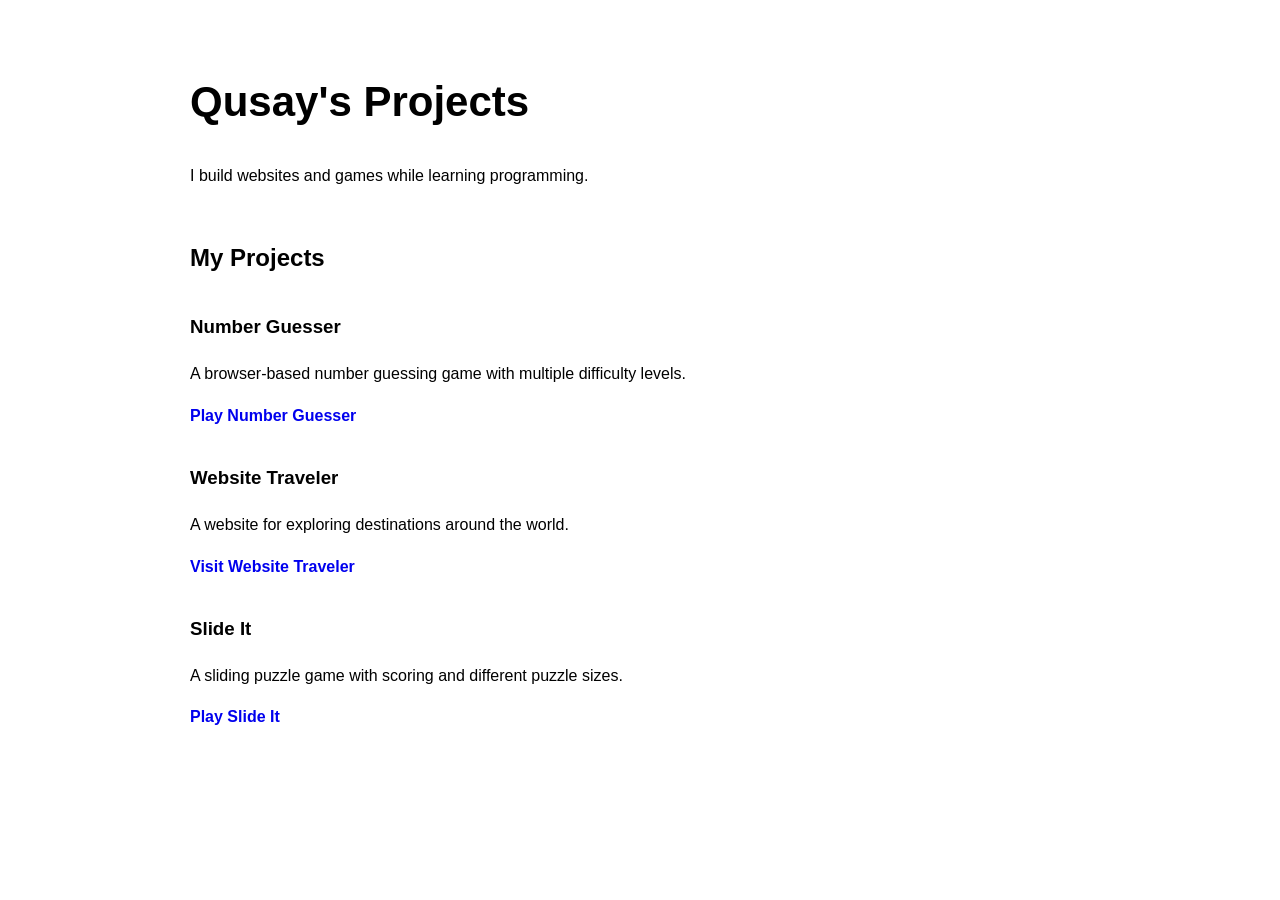
==== index.html @ cb194bd3 "Add stylesheet link and update Slide It URL" ====
<!DOCTYPE html>
<html>
<head>
    <title>Qusay's Projects</title>
    <link rel="stylesheet" href="styles.css">
</head>

<body>
    <h1>Qusay's Projects</h1>

    <p>I build websites and games while learning programming.</p>

    <h2>My Projects</h2>

    <h3>Number Guesser</h3>
    <p>
        A browser-based number guessing game with multiple difficulty levels.
    </p>
    <a href="https://numberguesser.pages.dev"
       target="_blank"
       rel="noopener noreferrer">
        Play Number Guesser
    </a>

    <h3>Website Traveler</h3>
    <p>
        A website for exploring destinations around the world.
    </p>
    <a href="https://website-travel.pages.dev"
       target="_blank"
       rel="noopener noreferrer">
        Visit Website Traveler
    </a>

    <h3>Slide It</h3>
    <p>
        A sliding puzzle game with scoring and different puzzle sizes.
    </p>
    <a href="slide-it.pages.dev"
       target="_blank"
       rel="noopener noreferrer">
        Play Slide It
    </a>
</body>
</html>
---- styles.css ----
body {
    font-family: Arial, sans-serif;
    max-width: 900px;
    margin: 0 auto;
    padding: 40px 20px;
    line-height: 1.6;
}

h1 {
    font-size: 42px;
}

h2 {
    margin-top: 50px;
}

h3 {
    margin-top: 35px;
}

a {
    text-decoration: none;
    font-weight: bold;
}
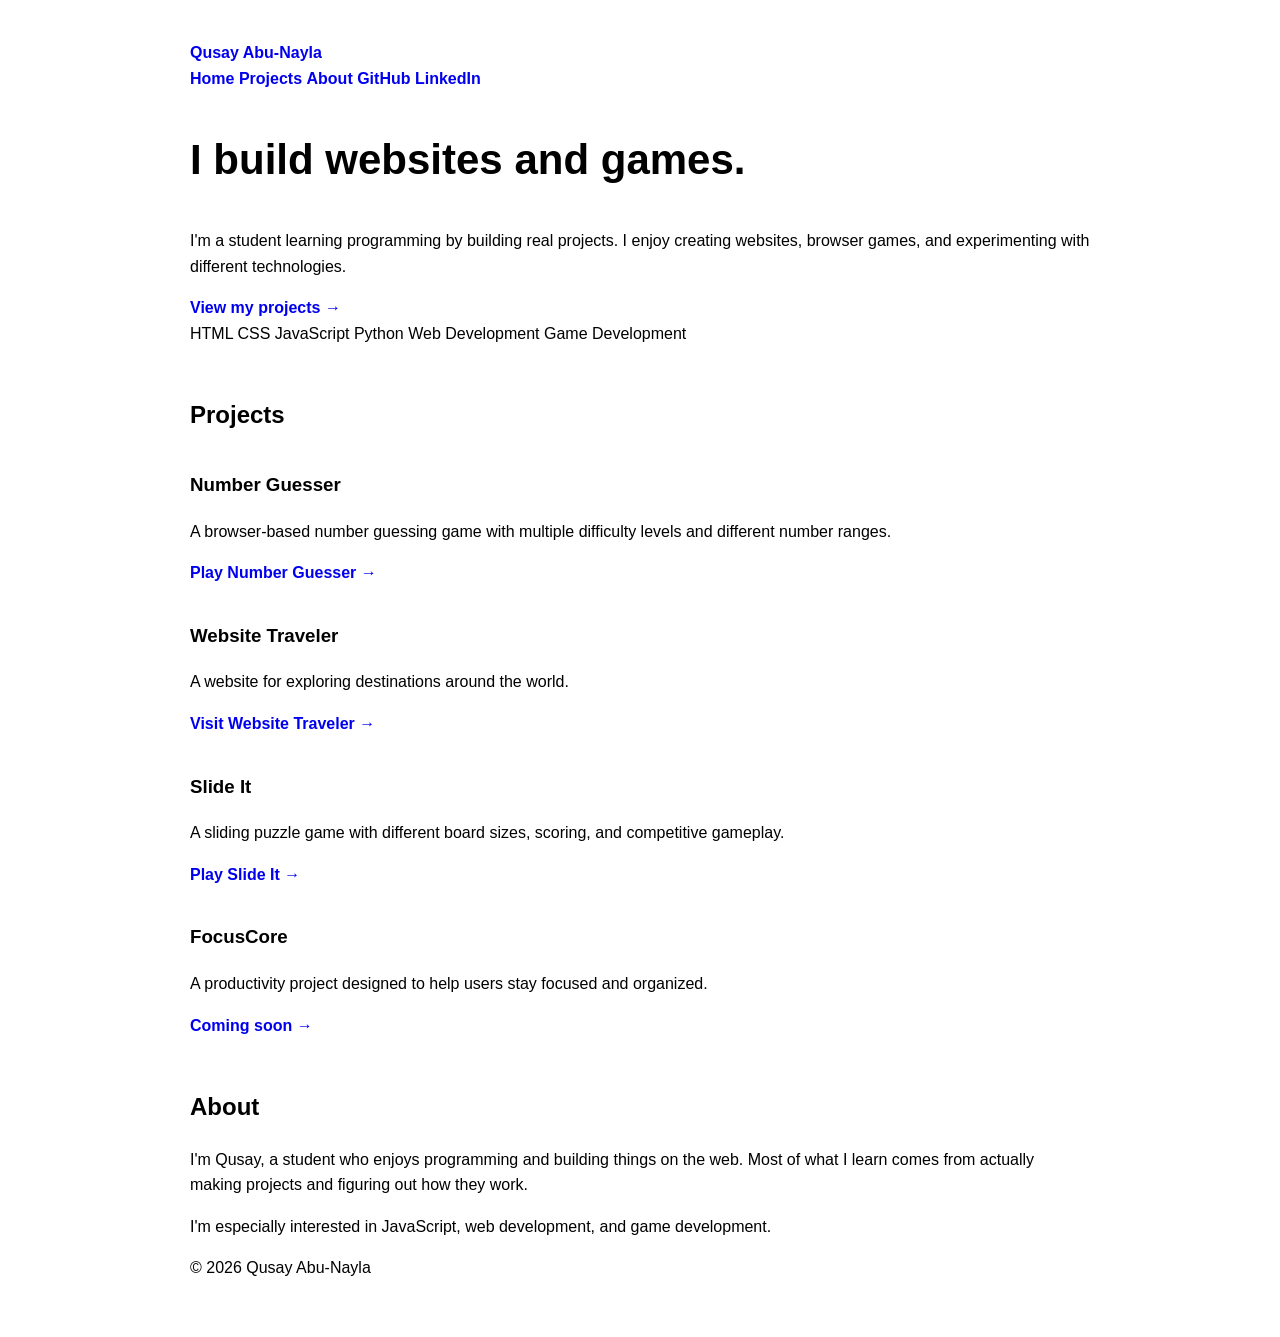
==== commit f05f4b67: "Revise index.html structure and content" ====
--- a/index.html
+++ b/index.html
@@ -1,45 +1,164 @@
 <!DOCTYPE html>
-<html>
+<html lang="en">
 <head>
-    <title>Qusay's Projects</title>
+    <meta charset="UTF-8">
+    <meta name="viewport" content="width=device-width, initial-scale=1.0">
+
+    <title>Qusay Abu-Nayla</title>
+
     <link rel="stylesheet" href="styles.css">
 </head>
 
 <body>
-    <h1>Qusay's Projects</h1>
 
-    <p>I build websites and games while learning programming.</p>
+    <header class="site-header">
+        <a href="index.html" class="logo">Qusay Abu-Nayla</a>
 
-    <h2>My Projects</h2>
+        <nav>
+            <a href="#home">Home</a>
+            <a href="#projects">Projects</a>
+            <a href="#about">About</a>
+            <a href="https://github.com/astrobot63" target="_blank" rel="noopener noreferrer">GitHub</a>
+            <a href="https://www.linkedin.com/in/qusay-abu-nayla-15594b42b/" target="_blank" rel="noopener noreferrer">LinkedIn</a>
+        </nav>
+    </header>
 
-    <h3>Number Guesser</h3>
-    <p>
-        A browser-based number guessing game with multiple difficulty levels.
-    </p>
-    <a href="https://numberguesser.pages.dev"
-       target="_blank"
-       rel="noopener noreferrer">
-        Play Number Guesser
-    </a>
 
-    <h3>Website Traveler</h3>
-    <p>
-        A website for exploring destinations around the world.
-    </p>
-    <a href="https://website-travel.pages.dev"
-       target="_blank"
-       rel="noopener noreferrer">
-        Visit Website Traveler
-    </a>
+    <main>
 
-    <h3>Slide It</h3>
-    <p>
-        A sliding puzzle game with scoring and different puzzle sizes.
-    </p>
-    <a href="slide-it.pages.dev"
-       target="_blank"
-       rel="noopener noreferrer">
-        Play Slide It
-    </a>
+        <!-- HERO -->
+
+        <section id="home" class="hero">
+
+            <h1>
+                I build websites and games.
+            </h1>
+
+            <p class="intro">
+                I'm a student learning programming by building real projects.
+                I enjoy creating websites, browser games, and experimenting
+                with different technologies.
+            </p>
+
+            <a href="#projects" class="more-link">
+                View my projects →
+            </a>
+
+            <div class="skills">
+                <span>HTML</span>
+                <span>CSS</span>
+                <span>JavaScript</span>
+                <span>Python</span>
+                <span>Web Development</span>
+                <span>Game Development</span>
+            </div>
+
+        </section>
+
+
+        <!-- PROJECTS -->
+
+        <section id="projects" class="projects">
+
+            <h2>Projects</h2>
+
+
+            <article class="project">
+
+                <h3>Number Guesser</h3>
+
+                <p>
+                    A browser-based number guessing game with multiple
+                    difficulty levels and different number ranges.
+                </p>
+
+                <a href="https://numberguesser.pages.dev"
+                   target="_blank"
+                   rel="noopener noreferrer">
+                    Play Number Guesser →
+                </a>
+
+            </article>
+
+
+            <article class="project">
+
+                <h3>Website Traveler</h3>
+
+                <p>
+                    A website for exploring destinations around the world.
+                </p>
+
+                <a href="https://website-travel.pages.dev"
+                   target="_blank"
+                   rel="noopener noreferrer">
+                    Visit Website Traveler →
+                </a>
+
+            </article>
+
+
+            <article class="project">
+
+                <h3>Slide It</h3>
+
+                <p>
+                    A sliding puzzle game with different board sizes,
+                    scoring, and competitive gameplay.
+                </p>
+
+                <a href="https://slide-it.pages.dev"
+                   target="_blank"
+                   rel="noopener noreferrer">
+                    Play Slide It →
+                </a>
+
+            </article>
+
+
+            <article class="project">
+
+                <h3>FocusCore</h3>
+
+                <p>
+                    A productivity project designed to help users
+                    stay focused and organized.
+                </p>
+
+                <a href="#" class="disabled-link">
+                    Coming soon →
+                </a>
+
+            </article>
+
+        </section>
+
+
+        <!-- ABOUT -->
+
+        <section id="about" class="about">
+
+            <h2>About</h2>
+
+            <p>
+                I'm Qusay, a student who enjoys programming and building
+                things on the web. Most of what I learn comes from actually
+                making projects and figuring out how they work.
+            </p>
+
+            <p>
+                I'm especially interested in JavaScript, web development,
+                and game development.
+            </p>
+
+        </section>
+
+    </main>
+
+
+    <footer>
+        <p>© 2026 Qusay Abu-Nayla</p>
+    </footer>
+
 </body>
 </html>
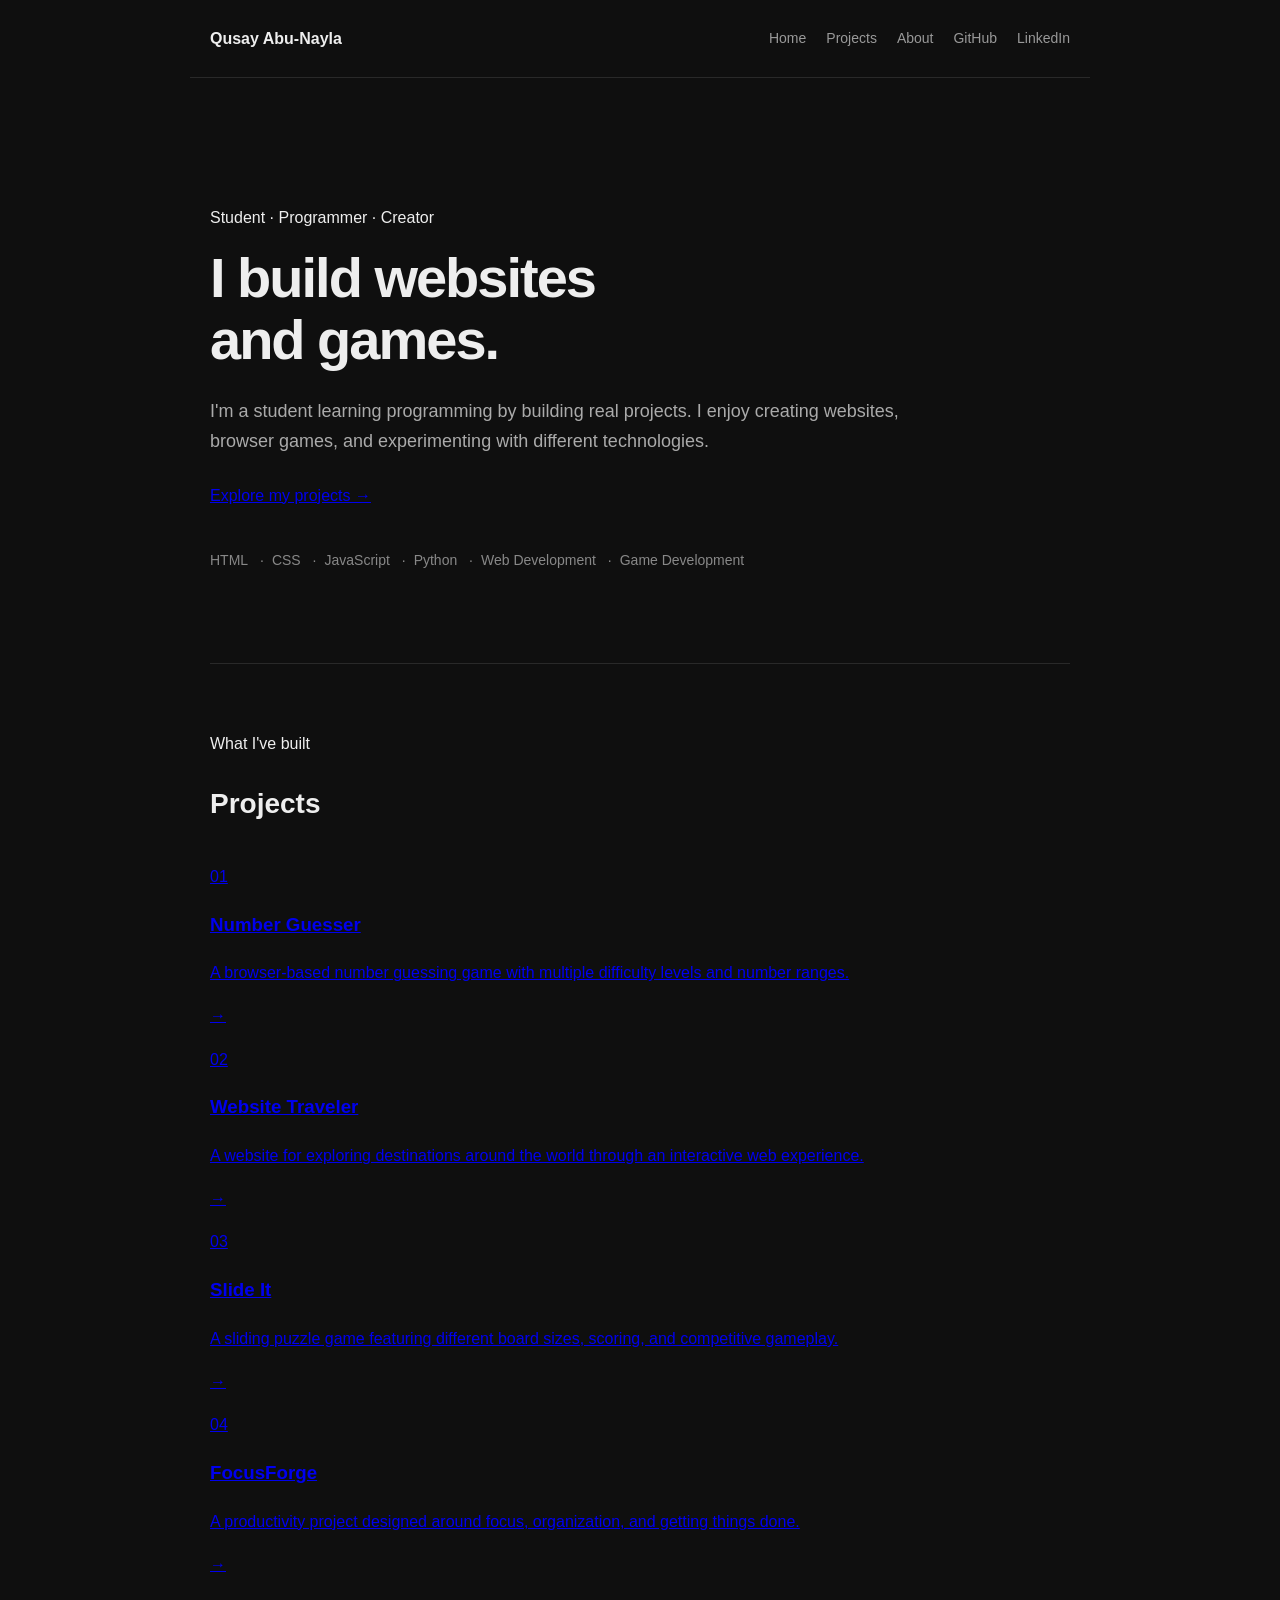
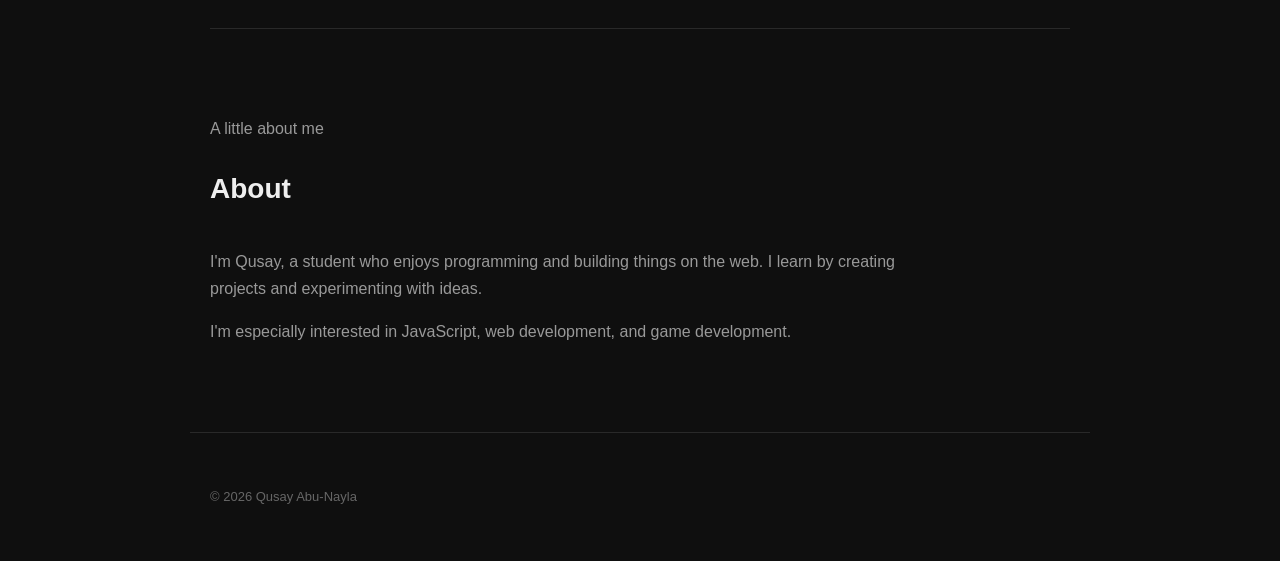
==== commit 54522654: "Refactor index.html for better structure and clarity Updated project descriptions and improved layou" ====
--- a/index.html
+++ b/index.html
@@ -15,23 +15,32 @@
         <a href="index.html" class="logo">Qusay Abu-Nayla</a>
 
         <nav>
-            <a href="#home">Home</a>
+            <a href="index.html">Home</a>
             <a href="#projects">Projects</a>
             <a href="#about">About</a>
-            <a href="https://github.com/astrobot63" target="_blank" rel="noopener noreferrer">GitHub</a>
-            <a href="https://www.linkedin.com/in/qusay-abu-nayla-15594b42b/" target="_blank" rel="noopener noreferrer">LinkedIn</a>
+            <a href="https://github.com/astrobot63"
+               target="_blank"
+               rel="noopener noreferrer">
+                GitHub
+            </a>
+            <a href="https://www.linkedin.com/in/qusay-abu-nayla-15594b42b/"
+               target="_blank"
+               rel="noopener noreferrer">
+                LinkedIn
+            </a>
         </nav>
     </header>
 
 
     <main>
 
-        <!-- HERO -->
+        <section class="hero">
 
-        <section id="home" class="hero">
+            <p class="eyebrow">Student · Programmer · Creator</p>
 
             <h1>
-                I build websites and games.
+                I build websites<br>
+                and games.
             </h1>
 
             <p class="intro">
@@ -40,8 +49,8 @@
                 with different technologies.
             </p>
 
-            <a href="#projects" class="more-link">
-                View my projects →
+            <a href="#projects" class="hero-link">
+                Explore my projects →
             </a>
 
             <div class="skills">
@@ -56,94 +65,99 @@
         </section>
 
 
-        <!-- PROJECTS -->
-
         <section id="projects" class="projects">
 
-            <h2>Projects</h2>
+            <div class="section-heading">
+                <p class="eyebrow">What I've built</p>
+                <h2>Projects</h2>
+            </div>
 
 
-            <article class="project">
+            <a href="number-guesser.html" class="project-card">
 
-                <h3>Number Guesser</h3>
+                <div>
+                    <p class="project-number">01</p>
 
-                <p>
-                    A browser-based number guessing game with multiple
-                    difficulty levels and different number ranges.
-                </p>
+                    <h3>Number Guesser</h3>
 
-                <a href="https://numberguesser.pages.dev"
-                   target="_blank"
-                   rel="noopener noreferrer">
-                    Play Number Guesser →
-                </a>
+                    <p>
+                        A browser-based number guessing game with multiple
+                        difficulty levels and number ranges.
+                    </p>
+                </div>
 
-            </article>
+                <span class="project-arrow">→</span>
+
+            </a>
 
 
-            <article class="project">
+            <a href="website-traveler.html" class="project-card">
 
-                <h3>Website Traveler</h3>
+                <div>
+                    <p class="project-number">02</p>
 
-                <p>
-                    A website for exploring destinations around the world.
-                </p>
+                    <h3>Website Traveler</h3>
 
-                <a href="https://website-travel.pages.dev"
-                   target="_blank"
-                   rel="noopener noreferrer">
-                    Visit Website Traveler →
-                </a>
+                    <p>
+                        A website for exploring destinations around the world
+                        through an interactive web experience.
+                    </p>
+                </div>
 
-            </article>
+                <span class="project-arrow">→</span>
+
+            </a>
 
 
-            <article class="project">
+            <a href="slide-it.html" class="project-card">
 
-                <h3>Slide It</h3>
+                <div>
+                    <p class="project-number">03</p>
 
-                <p>
-                    A sliding puzzle game with different board sizes,
-                    scoring, and competitive gameplay.
-                </p>
+                    <h3>Slide It</h3>
 
-                <a href="https://slide-it.pages.dev"
-                   target="_blank"
-                   rel="noopener noreferrer">
-                    Play Slide It →
-                </a>
+                    <p>
+                        A sliding puzzle game featuring different board sizes,
+                        scoring, and competitive gameplay.
+                    </p>
+                </div>
 
-            </article>
+                <span class="project-arrow">→</span>
+
+            </a>
 
 
-            <article class="project">
+            <a href="focusforge.html" class="project-card">
 
-                <h3>FocusCore</h3>
+                <div>
+                    <p class="project-number">04</p>
 
-                <p>
-                    A productivity project designed to help users
-                    stay focused and organized.
-                </p>
+                    <h3>FocusForge</h3>
 
-                <a href="#" class="disabled-link">
-                    Coming soon →
-                </a>
+                    <p>
+                        A productivity project designed around focus,
+                        organization, and getting things done.
+                    </p>
+                </div>
 
-            </article>
+                <span class="project-arrow">→</span>
+
+            </a>
 
         </section>
 
 
-        <!-- ABOUT -->
-
         <section id="about" class="about">
 
-            <h2>About</h2>
+            <div class="section-heading">
+                <p class="eyebrow">A little about me</p>
+                <h2>About</h2>
+            </div>
 
             <p>
                 I'm Qusay, a student who enjoys programming and building
-                things on the web. Most of what I learn comes from actually
-                making projects and figuring out how they work.
+                things on the web. I learn by creating projects and
+                experimenting with ideas.
             </p>
 
             <p>
--- a/styles.css
+++ b/styles.css
@@ -1,24 +1,218 @@
+* {
+    box-sizing: border-box;
+}
+
+html {
+    scroll-behavior: smooth;
+}
+
 body {
-    font-family: Arial, sans-serif;
+    margin: 0;
+    background: #0f0f0f;
+    color: #eeeeee;
+    font-family: Arial, Helvetica, sans-serif;
+    line-height: 1.7;
+}
+
+
+/* HEADER */
+
+.site-header {
+    max-width: 900px;
+    margin: 0 auto;
+    padding: 25px 20px;
+
+    display: flex;
+    justify-content: space-between;
+    align-items: center;
+
+    border-bottom: 1px solid #292929;
+}
+
+.logo {
+    color: #eeeeee;
+    text-decoration: none;
+    font-weight: bold;
+}
+
+nav {
+    display: flex;
+    gap: 20px;
+}
+
+nav a {
+    color: #999999;
+    text-decoration: none;
+    font-size: 14px;
+}
+
+nav a:hover {
+    color: #ffffff;
+}
+
+
+/* MAIN */
+
+main {
+    max-width: 900px;
+    margin: 0 auto;
+    padding: 0 20px;
+}
+
+
+/* HERO */
+
+.hero {
+    padding: 110px 0 90px;
+}
+
+.hero h1 {
+    max-width: 750px;
+    margin: 0 0 25px;
+
+    font-size: 56px;
+    line-height: 1.1;
+    letter-spacing: -2px;
+}
+
+.intro {
+    max-width: 700px;
+    margin-bottom: 25px;
+
+    color: #aaaaaa;
+    font-size: 18px;
+}
+
+.more-link {
+    color: #ffffff;
+    font-weight: bold;
+    text-decoration: none;
+}
+
+.more-link:hover {
+    text-decoration: underline;
+}
+
+
+/* SKILLS */
+
+.skills {
+    display: flex;
+    flex-wrap: wrap;
+    gap: 8px;
+
+    margin-top: 40px;
+}
+
+.skills span {
+    color: #888888;
+    font-size: 14px;
+}
+
+.skills span:not(:last-child)::after {
+    content: " · ";
+    margin-left: 8px;
+}
+
+
+/* PROJECTS */
+
+.projects {
+    padding: 50px 0;
+    border-top: 1px solid #292929;
+}
+
+.projects h2,
+.about h2 {
+    font-size: 28px;
+    margin-bottom: 35px;
+}
+
+.project {
+    padding: 25px 0;
+    border-bottom: 1px solid #292929;
+}
+
+.project h3 {
+    margin: 0 0 8px;
+    font-size: 21px;
+}
+
+.project p {
+    max-width: 700px;
+    margin: 0 0 12px;
+    color: #999999;
+}
+
+.project a {
+    color: #ffffff;
+    font-weight: bold;
+    text-decoration: none;
+}
+
+.project a:hover {
+    text-decoration: underline;
+}
+
+.disabled-link {
+    color: #666666 !important;
+    cursor: default;
+}
+
+
+/* ABOUT */
+
+.about {
+    padding: 70px 0;
+    border-top: 1px solid #292929;
+}
+
+.about p {
+    max-width: 700px;
+    color: #999999;
+}
+
+
+/* FOOTER */
+
+footer {
     max-width: 900px;
     margin: 0 auto;
     padding: 40px 20px;
-    line-height: 1.6;
-}
-
-h1 {
-    font-size: 42px;
-}
-
-h2 {
-    margin-top: 50px;
-}
-
-h3 {
-    margin-top: 35px;
-}
-
-a {
-    text-decoration: none;
-    font-weight: bold;
-}
+
+    color: #666666;
+    font-size: 13px;
+
+    border-top: 1px solid #292929;
+}
+
+
+/* MOBILE */
+
+@media (max-width: 650px) {
+
+    .site-header {
+        align-items: flex-start;
+        gap: 20px;
+        flex-direction: column;
+    }
+
+    nav {
+        flex-wrap: wrap;
+        gap: 12px;
+    }
+
+    .hero {
+        padding: 70px 0;
+    }
+
+    .hero h1 {
+        font-size: 42px;
+        letter-spacing: -1px;
+    }
+
+    .intro {
+        font-size: 16px;
+    }
+}
+
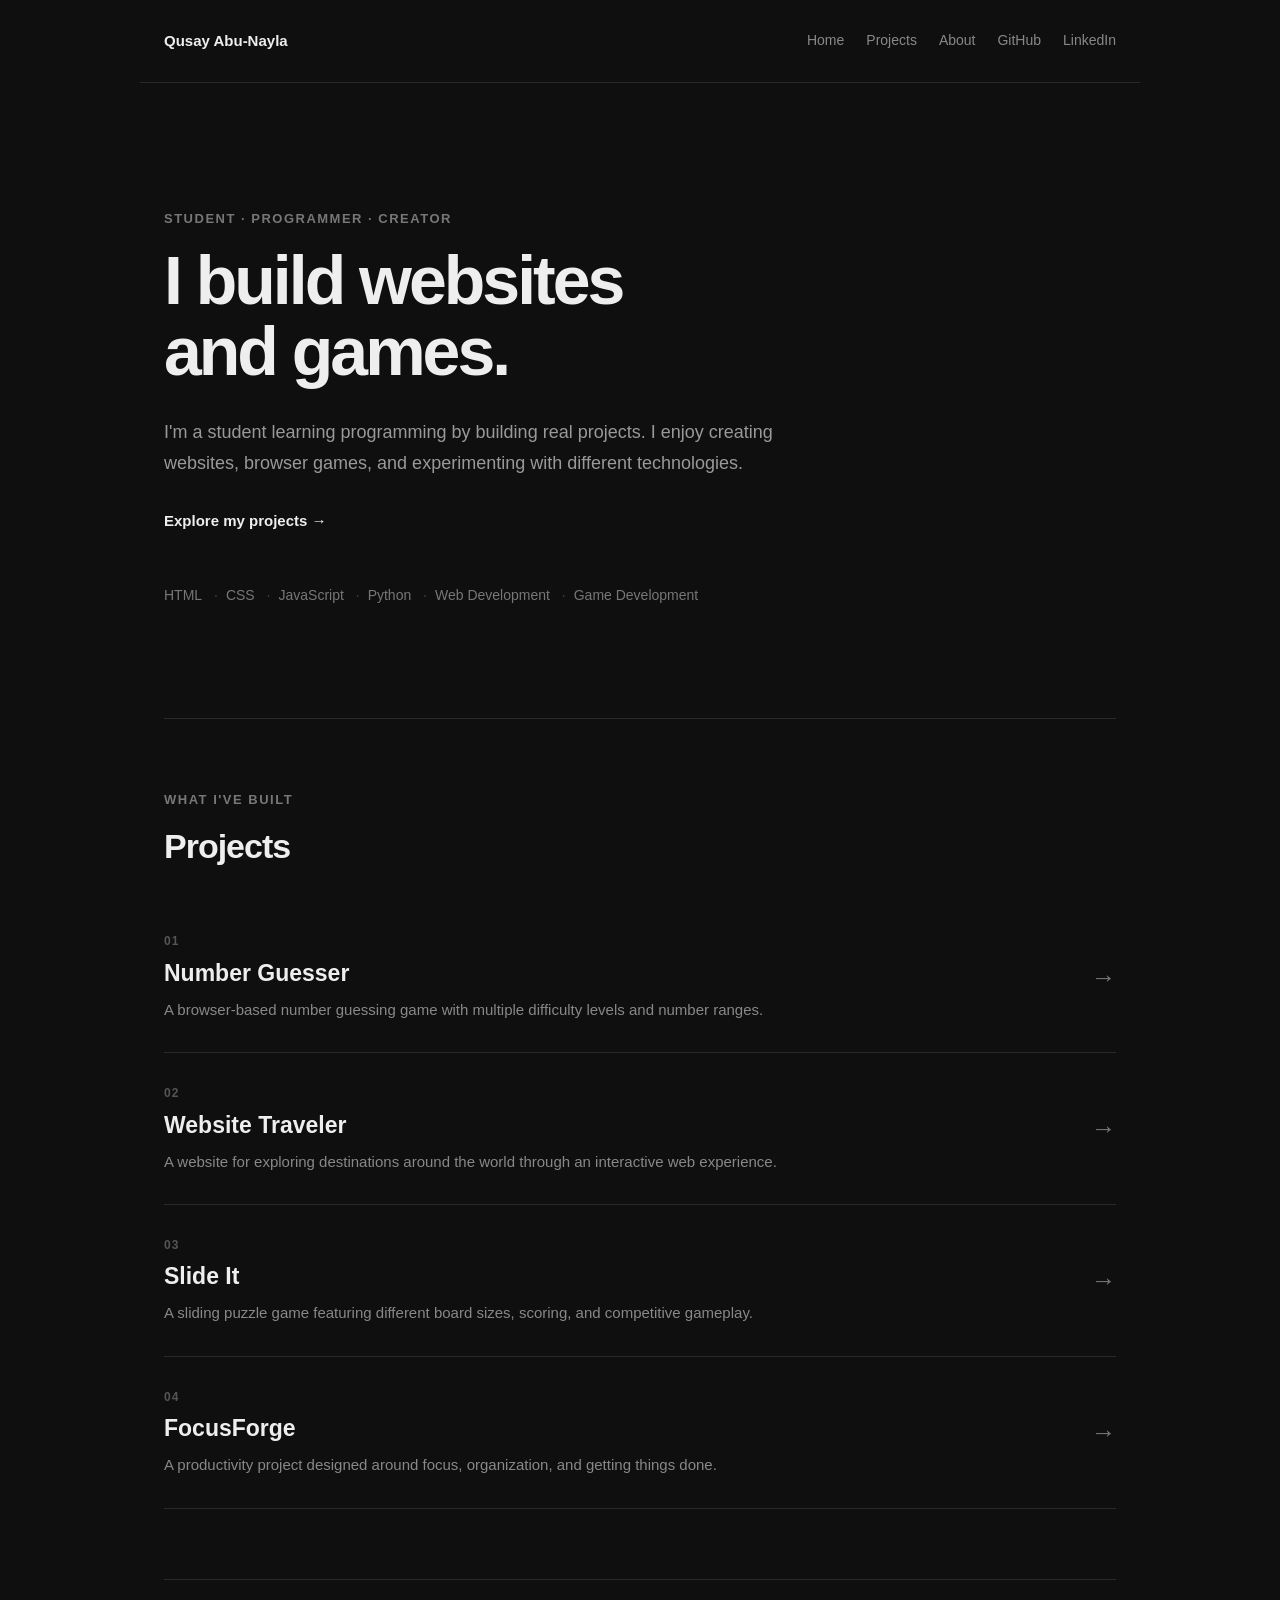
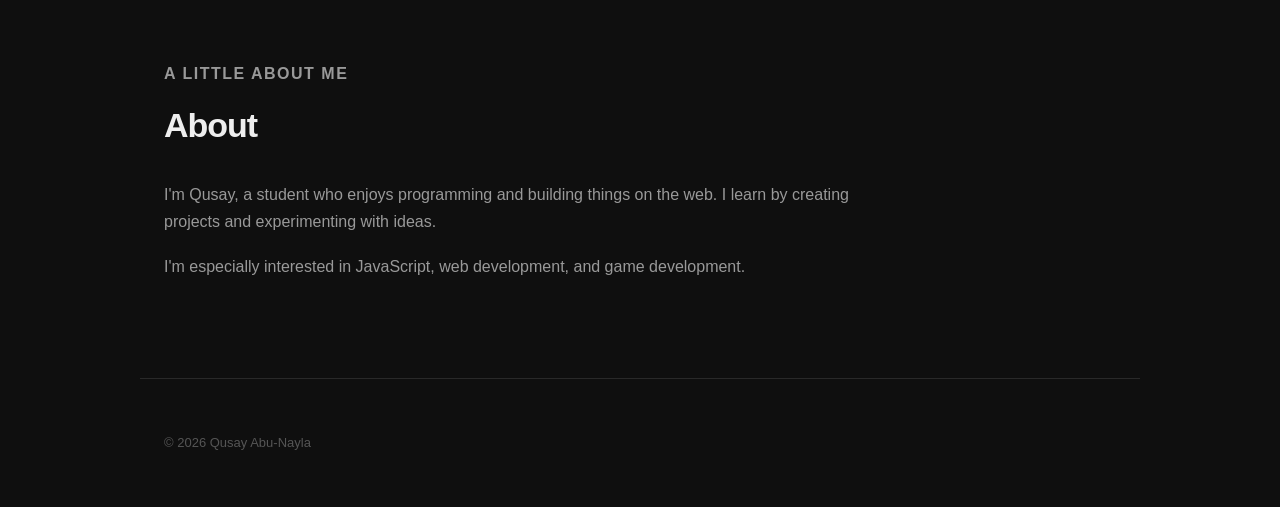
==== commit d1c26e05: "Refactor HTML for improved structure and readability" ====
--- a/index.html
+++ b/index.html
@@ -12,23 +12,46 @@
 <body>
 
     <header class="site-header">
-        <a href="index.html" class="logo">Qusay Abu-Nayla</a>
+
+        <a href="index.html"
+           class="logo"
+           target="_blank"
+           rel="noopener noreferrer">
+            Qusay Abu-Nayla
+        </a>
 
         <nav>
-            <a href="index.html">Home</a>
-            <a href="#projects">Projects</a>
-            <a href="#about">About</a>
+            <a href="index.html"
+               target="_blank"
+               rel="noopener noreferrer">
+                Home
+            </a>
+
+            <a href="index.html#projects"
+               target="_blank"
+               rel="noopener noreferrer">
+                Projects
+            </a>
+
+            <a href="index.html#about"
+               target="_blank"
+               rel="noopener noreferrer">
+                About
+            </a>
+
             <a href="https://github.com/astrobot63"
                target="_blank"
                rel="noopener noreferrer">
                 GitHub
             </a>
+
             <a href="https://www.linkedin.com/in/qusay-abu-nayla-15594b42b/"
                target="_blank"
                rel="noopener noreferrer">
                 LinkedIn
             </a>
         </nav>
+
     </header>
 
 
@@ -36,7 +59,9 @@
 
         <section class="hero">
 
-            <p class="eyebrow">Student · Programmer · Creator</p>
+            <p class="eyebrow">
+                Student · Programmer · Creator
+            </p>
 
             <h1>
                 I build websites<br>
@@ -44,12 +69,15 @@
             </h1>
 
             <p class="intro">
-                I'm a student learning programming by building real projects.
-                I enjoy creating websites, browser games, and experimenting
-                with different technologies.
-            </p>
-
-            <a href="#projects" class="hero-link">
+                I'm a student learning programming by building real
+                projects. I enjoy creating websites, browser games,
+                and experimenting with different technologies.
+            </p>
+
+            <a href="#projects"
+               class="hero-link"
+               target="_blank"
+               rel="noopener noreferrer">
                 Explore my projects →
             </a>
 
@@ -68,79 +96,130 @@
         <section id="projects" class="projects">
 
             <div class="section-heading">
-                <p class="eyebrow">What I've built</p>
-                <h2>Projects</h2>
+
+                <p class="eyebrow">
+                    What I've built
+                </p>
+
+                <h2>
+                    Projects
+                </h2>
+
             </div>
 
 
-            <a href="number-guesser.html" class="project-card">
-
-                <div>
-                    <p class="project-number">01</p>
-
-                    <h3>Number Guesser</h3>
-
-                    <p>
-                        A browser-based number guessing game with multiple
-                        difficulty levels and number ranges.
-                    </p>
-                </div>
-
-                <span class="project-arrow">→</span>
-
-            </a>
-
-
-            <a href="website-traveler.html" class="project-card">
-
-                <div>
-                    <p class="project-number">02</p>
-
-                    <h3>Website Traveler</h3>
-
-                    <p>
-                        A website for exploring destinations around the world
-                        through an interactive web experience.
-                    </p>
-                </div>
-
-                <span class="project-arrow">→</span>
-
-            </a>
-
-
-            <a href="slide-it.html" class="project-card">
-
-                <div>
-                    <p class="project-number">03</p>
-
-                    <h3>Slide It</h3>
-
-                    <p>
-                        A sliding puzzle game featuring different board sizes,
-                        scoring, and competitive gameplay.
-                    </p>
-                </div>
-
-                <span class="project-arrow">→</span>
-
-            </a>
-
-
-            <a href="focusforge.html" class="project-card">
-
-                <div>
-                    <p class="project-number">04</p>
-
-                    <h3>FocusForge</h3>
+            <a href="number-guesser.html"
+               class="project-card"
+               target="_blank"
+               rel="noopener noreferrer">
+
+                <div>
+
+                    <p class="project-number">
+                        01
+                    </p>
+
+                    <h3>
+                        Number Guesser
+                    </h3>
+
+                    <p>
+                        A browser-based number guessing game with
+                        multiple difficulty levels and number ranges.
+                    </p>
+
+                </div>
+
+                <span class="project-arrow">
+                    →
+                </span>
+
+            </a>
+
+
+            <a href="website-traveler.html"
+               class="project-card"
+               target="_blank"
+               rel="noopener noreferrer">
+
+                <div>
+
+                    <p class="project-number">
+                        02
+                    </p>
+
+                    <h3>
+                        Website Traveler
+                    </h3>
+
+                    <p>
+                        A website for exploring destinations around
+                        the world through an interactive web experience.
+                    </p>
+
+                </div>
+
+                <span class="project-arrow">
+                    →
+                </span>
+
+            </a>
+
+
+            <a href="slide-it.html"
+               class="project-card"
+               target="_blank"
+               rel="noopener noreferrer">
+
+                <div>
+
+                    <p class="project-number">
+                        03
+                    </p>
+
+                    <h3>
+                        Slide It
+                    </h3>
+
+                    <p>
+                        A sliding puzzle game featuring different
+                        board sizes, scoring, and competitive gameplay.
+                    </p>
+
+                </div>
+
+                <span class="project-arrow">
+                    →
+                </span>
+
+            </a>
+
+
+            <a href="focusforge.html"
+               class="project-card"
+               target="_blank"
+               rel="noopener noreferrer">
+
+                <div>
+
+                    <p class="project-number">
+                        04
+                    </p>
+
+                    <h3>
+                        FocusForge
+                    </h3>
 
                     <p>
                         A productivity project designed around focus,
                         organization, and getting things done.
                     </p>
-                </div>
-
-                <span class="project-arrow">→</span>
+
+                </div>
+
+                <span class="project-arrow">
+                    →
+                </span>
 
             </a>
 
@@ -150,19 +229,26 @@
         <section id="about" class="about">
 
             <div class="section-heading">
-                <p class="eyebrow">A little about me</p>
-                <h2>About</h2>
+
+                <p class="eyebrow">
+                    A little about me
+                </p>
+
+                <h2>
+                    About
+                </h2>
+
             </div>
 
             <p>
-                I'm Qusay, a student who enjoys programming and building
-                things on the web. I learn by creating projects and
-                experimenting with ideas.
+                I'm Qusay, a student who enjoys programming and
+                building things on the web. I learn by creating
+                projects and experimenting with ideas.
             </p>
 
             <p>
-                I'm especially interested in JavaScript, web development,
-                and game development.
+                I'm especially interested in JavaScript, web
+                development, and game development.
             </p>
 
         </section>
@@ -171,7 +257,9 @@
 
 
     <footer>
-        <p>© 2026 Qusay Abu-Nayla</p>
+        <p>
+            © 2026 Qusay Abu-Nayla
+        </p>
     </footer>
 
 </body>
--- a/styles.css
+++ b/styles.css
@@ -15,12 +15,16 @@
 }
 
 
-/* HEADER */
+/* =========================
+   HEADER
+========================= */
 
 .site-header {
-    max-width: 900px;
+    width: 100%;
+    max-width: 1000px;
     margin: 0 auto;
-    padding: 25px 20px;
+
+    padding: 28px 24px;
 
     display: flex;
     justify-content: space-between;
@@ -32,187 +36,420 @@
 .logo {
     color: #eeeeee;
     text-decoration: none;
-    font-weight: bold;
+
+    font-size: 15px;
+    font-weight: 700;
 }
 
 nav {
     display: flex;
-    gap: 20px;
+    align-items: center;
+    gap: 22px;
 }
 
 nav a {
-    color: #999999;
-    text-decoration: none;
+    color: #888888;
+    text-decoration: none;
+
     font-size: 14px;
+
+    transition:
+        color 0.2s ease,
+        transform 0.2s ease;
 }
 
 nav a:hover {
     color: #ffffff;
-}
-
-
-/* MAIN */
+    transform: translateY(-1px);
+}
+
+
+/* =========================
+   MAIN
+========================= */
 
 main {
-    max-width: 900px;
+    width: 100%;
+    max-width: 1000px;
     margin: 0 auto;
-    padding: 0 20px;
-}
-
-
-/* HERO */
+    padding: 0 24px;
+}
+
+
+/* =========================
+   HERO
+========================= */
 
 .hero {
-    padding: 110px 0 90px;
+    padding: 125px 0 110px;
+}
+
+.eyebrow {
+    margin: 0 0 15px;
+
+    color: #777777;
+
+    font-size: 13px;
+    font-weight: 600;
+
+    text-transform: uppercase;
+    letter-spacing: 1.5px;
 }
 
 .hero h1 {
-    max-width: 750px;
-    margin: 0 0 25px;
-
-    font-size: 56px;
-    line-height: 1.1;
-    letter-spacing: -2px;
+    max-width: 800px;
+
+    margin: 0 0 30px;
+
+    font-size: 68px;
+    line-height: 1.05;
+    letter-spacing: -3px;
 }
 
 .intro {
-    max-width: 700px;
-    margin-bottom: 25px;
-
-    color: #aaaaaa;
+    max-width: 680px;
+
+    margin: 0 0 28px;
+
+    color: #999999;
+
     font-size: 18px;
 }
 
-.more-link {
-    color: #ffffff;
-    font-weight: bold;
-    text-decoration: none;
-}
-
-.more-link:hover {
+.hero-link {
+    color: #eeeeee;
+
+    font-size: 15px;
+    font-weight: 700;
+
+    text-decoration: none;
+}
+
+.hero-link:hover {
     text-decoration: underline;
 }
 
 
-/* SKILLS */
+/* =========================
+   SKILLS
+========================= */
 
 .skills {
     display: flex;
     flex-wrap: wrap;
-    gap: 8px;
-
-    margin-top: 40px;
+
+    margin-top: 50px;
 }
 
 .skills span {
-    color: #888888;
+    color: #777777;
+
     font-size: 14px;
 }
 
 .skills span:not(:last-child)::after {
     content: " · ";
-    margin-left: 8px;
-}
-
-
-/* PROJECTS */
+
+    margin: 0 8px;
+
+    color: #444444;
+}
+
+
+/* =========================
+   SECTION HEADINGS
+========================= */
+
+.section-heading {
+    margin-bottom: 35px;
+}
+
+.section-heading h2 {
+    margin: 0;
+
+    font-size: 34px;
+    line-height: 1.2;
+    letter-spacing: -1px;
+}
+
+
+/* =========================
+   PROJECTS
+========================= */
 
 .projects {
-    padding: 50px 0;
+    padding: 70px 0;
+
     border-top: 1px solid #292929;
 }
 
-.projects h2,
-.about h2 {
-    font-size: 28px;
-    margin-bottom: 35px;
-}
-
-.project {
-    padding: 25px 0;
+
+/* PROJECT CARD */
+
+.project-card {
+    display: flex;
+    justify-content: space-between;
+    align-items: center;
+
+    width: 100%;
+
+    padding: 30px 0;
+
     border-bottom: 1px solid #292929;
-}
-
-.project h3 {
+
+    color: inherit;
+    text-decoration: none;
+
+    transition:
+        transform 0.2s ease,
+        padding-left 0.2s ease,
+        padding-right 0.2s ease;
+}
+
+.project-card:hover {
+    transform: translateY(-2px);
+    padding-left: 8px;
+    padding-right: 8px;
+}
+
+
+.project-number {
+    margin: 0 0 7px;
+
+    color: #555555;
+
+    font-size: 12px;
+    font-weight: 600;
+
+    letter-spacing: 1px;
+}
+
+
+.project-card h3 {
     margin: 0 0 8px;
-    font-size: 21px;
-}
-
-.project p {
-    max-width: 700px;
-    margin: 0 0 12px;
-    color: #999999;
-}
-
-.project a {
+
+    color: #eeeeee;
+
+    font-size: 23px;
+    line-height: 1.3;
+}
+
+
+.project-card p:not(.project-number) {
+    max-width: 680px;
+
+    margin: 0;
+
+    color: #888888;
+
+    font-size: 15px;
+}
+
+
+.project-arrow {
+    flex-shrink: 0;
+
+    margin-left: 30px;
+
+    color: #777777;
+
+    font-size: 25px;
+
+    transition:
+        transform 0.2s ease,
+        color 0.2s ease;
+}
+
+.project-card:hover .project-arrow {
     color: #ffffff;
-    font-weight: bold;
-    text-decoration: none;
-}
-
-.project a:hover {
-    text-decoration: underline;
-}
-
-.disabled-link {
-    color: #666666 !important;
-    cursor: default;
-}
-
-
-/* ABOUT */
+    transform: translateX(5px);
+}
+
+
+/* =========================
+   ABOUT
+========================= */
 
 .about {
-    padding: 70px 0;
+    padding: 80px 0;
+
     border-top: 1px solid #292929;
 }
 
 .about p {
     max-width: 700px;
+
+    margin: 0 0 18px;
+
     color: #999999;
-}
-
-
-/* FOOTER */
+
+    font-size: 16px;
+}
+
+
+/* =========================
+   PROJECT DETAIL PAGES
+========================= */
+
+.project-page {
+    padding: 100px 0;
+}
+
+.back-link {
+    display: inline-block;
+
+    margin-bottom: 50px;
+
+    color: #777777;
+
+    font-size: 14px;
+
+    text-decoration: none;
+
+    transition:
+        color 0.2s ease,
+        transform 0.2s ease;
+}
+
+.back-link:hover {
+    color: #ffffff;
+    transform: translateX(-3px);
+}
+
+
+.project-page h1 {
+    max-width: 800px;
+
+    margin: 0 0 25px;
+
+    font-size: 60px;
+    line-height: 1.05;
+    letter-spacing: -2px;
+}
+
+
+.project-description {
+    max-width: 720px;
+
+    margin: 0 0 35px;
+
+    color: #999999;
+
+    font-size: 18px;
+}
+
+
+.project-button {
+    display: inline-block;
+
+    padding: 10px 16px;
+
+    border: 1px solid #444444;
+    border-radius: 6px;
+
+    color: #eeeeee;
+
+    font-size: 14px;
+    font-weight: 700;
+
+    text-decoration: none;
+
+    transition:
+        background 0.2s ease,
+        border-color 0.2s ease,
+        transform 0.2s ease;
+}
+
+.project-button:hover {
+    background: #1c1c1c;
+    border-color: #666666;
+    transform: translateY(-2px);
+}
+
+
+.project-info {
+    margin-top: 80px;
+
+    padding-top: 40px;
+
+    border-top: 1px solid #292929;
+}
+
+
+.project-info h2 {
+    margin-bottom: 15px;
+
+    font-size: 25px;
+}
+
+
+.project-info p {
+    max-width: 720px;
+
+    color: #999999;
+}
+
+
+/* =========================
+   FOOTER
+========================= */
 
 footer {
-    max-width: 900px;
+    width: 100%;
+    max-width: 1000px;
+
     margin: 0 auto;
-    padding: 40px 20px;
-
-    color: #666666;
+
+    padding: 40px 24px;
+
+    border-top: 1px solid #292929;
+
+    color: #555555;
+
     font-size: 13px;
-
-    border-top: 1px solid #292929;
-}
-
-
-/* MOBILE */
-
-@media (max-width: 650px) {
+}
+
+
+/* =========================
+   MOBILE
+========================= */
+
+@media (max-width: 700px) {
 
     .site-header {
+        flex-direction: column;
         align-items: flex-start;
+
         gap: 20px;
-        flex-direction: column;
     }
 
     nav {
         flex-wrap: wrap;
-        gap: 12px;
+        gap: 14px;
     }
 
     .hero {
-        padding: 70px 0;
+        padding: 80px 0;
     }
 
     .hero h1 {
-        font-size: 42px;
-        letter-spacing: -1px;
+        font-size: 46px;
+        letter-spacing: -2px;
     }
 
     .intro {
         font-size: 16px;
     }
-}
-
+
+    .project-page h1 {
+        font-size: 45px;
+    }
+
+    .project-card {
+        align-items: flex-start;
+    }
+
+    .project-arrow {
+        margin-top: 10px;
+    }
+}
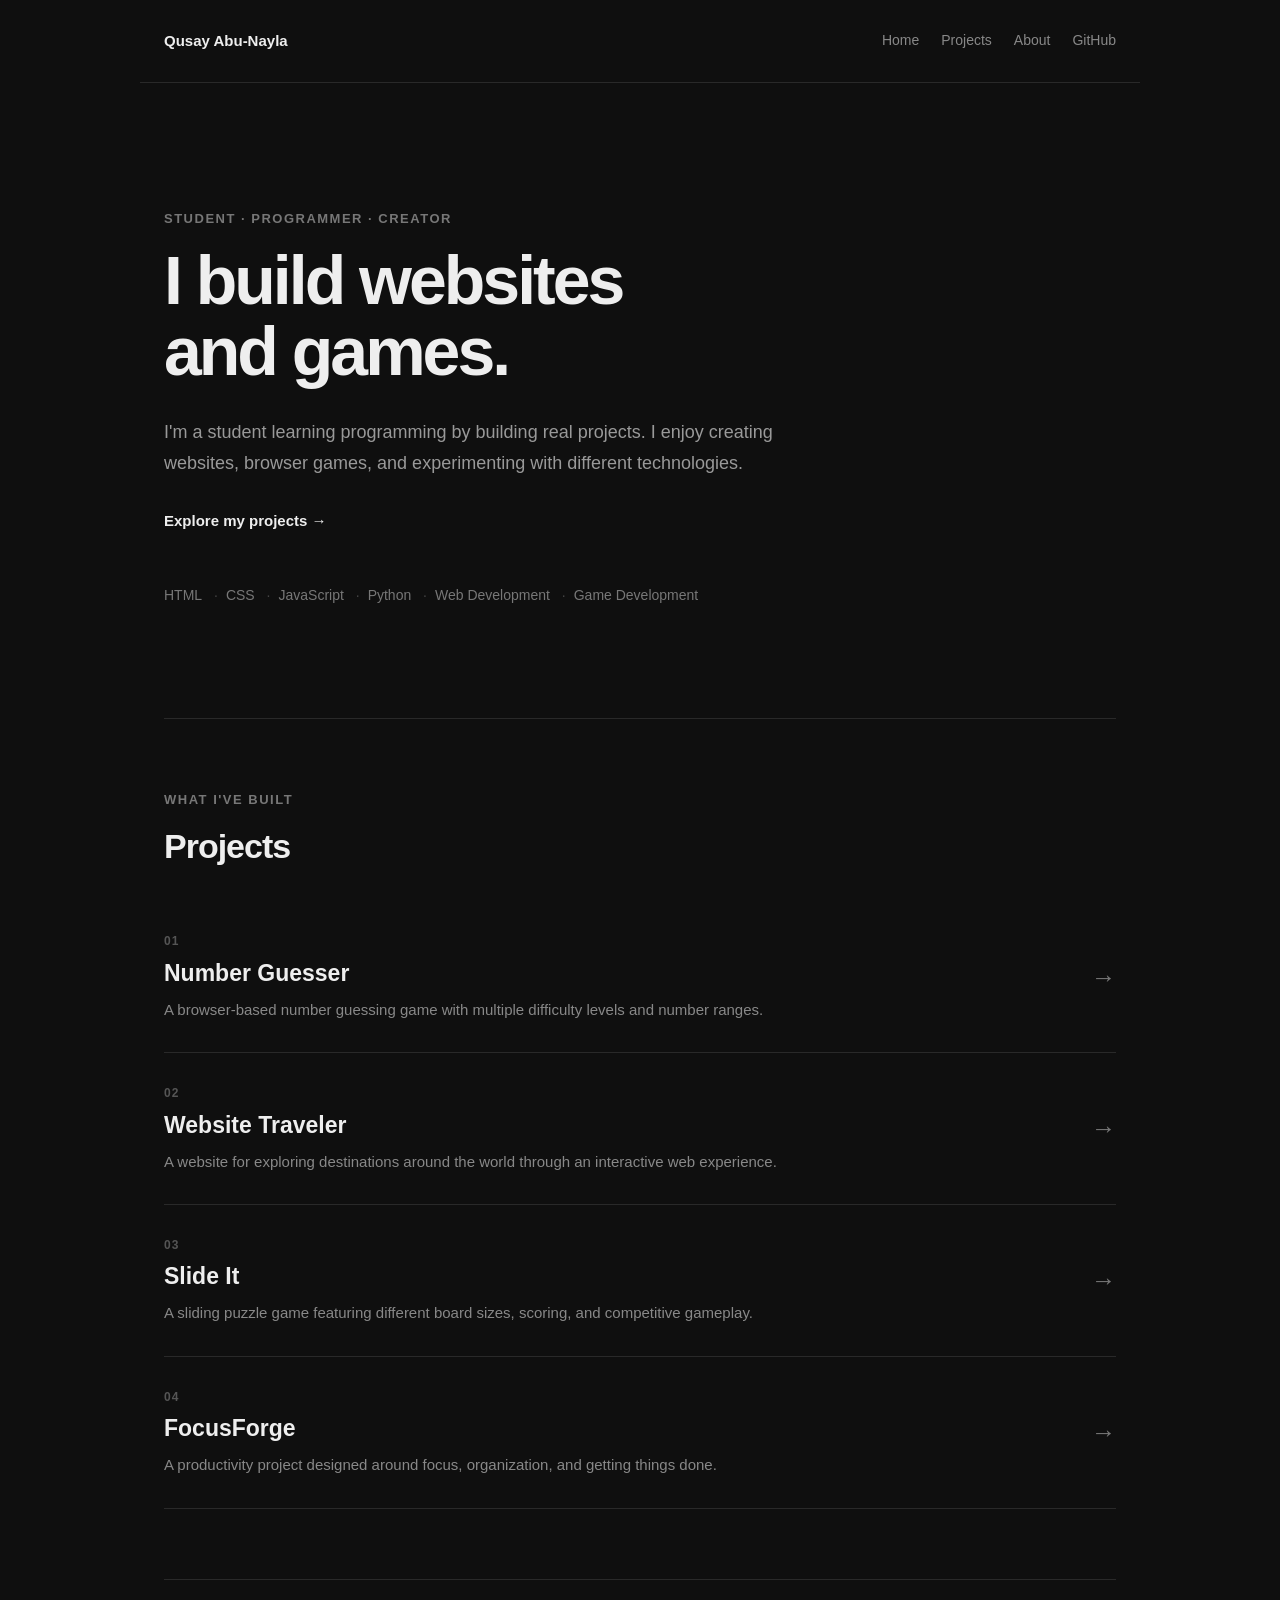
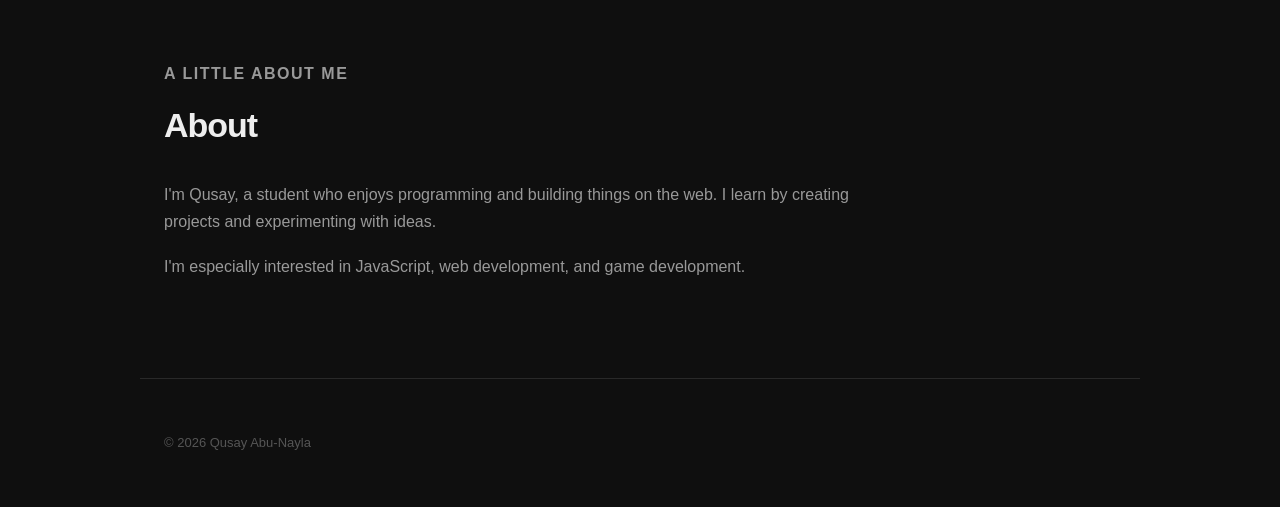
==== commit 47a75860: "Update navigation links in index.html Removed target='_blank' from Projects and About links, and del" ====
--- a/index.html
+++ b/index.html
@@ -7,6 +7,7 @@
     <title>Qusay Abu-Nayla</title>
 
     <link rel="stylesheet" href="styles.css">
+    <meta name="google-site-verification" content="joHmbfp6TJIpe-RQM6ZOJhplXyF1aCk8wk5QKbQAJAQ" />
 </head>
 
 <body>
@@ -28,13 +29,11 @@
             </a>
 
             <a href="index.html#projects"
-               target="_blank"
                rel="noopener noreferrer">
                 Projects
             </a>
 
             <a href="index.html#about"
-               target="_blank"
                rel="noopener noreferrer">
                 About
             </a>
@@ -44,11 +43,6 @@
                rel="noopener noreferrer">
                 GitHub
             </a>
-
-            <a href="https://www.linkedin.com/in/qusay-abu-nayla-15594b42b/"
-               target="_blank"
-               rel="noopener noreferrer">
-                LinkedIn
             </a>
         </nav>
 
